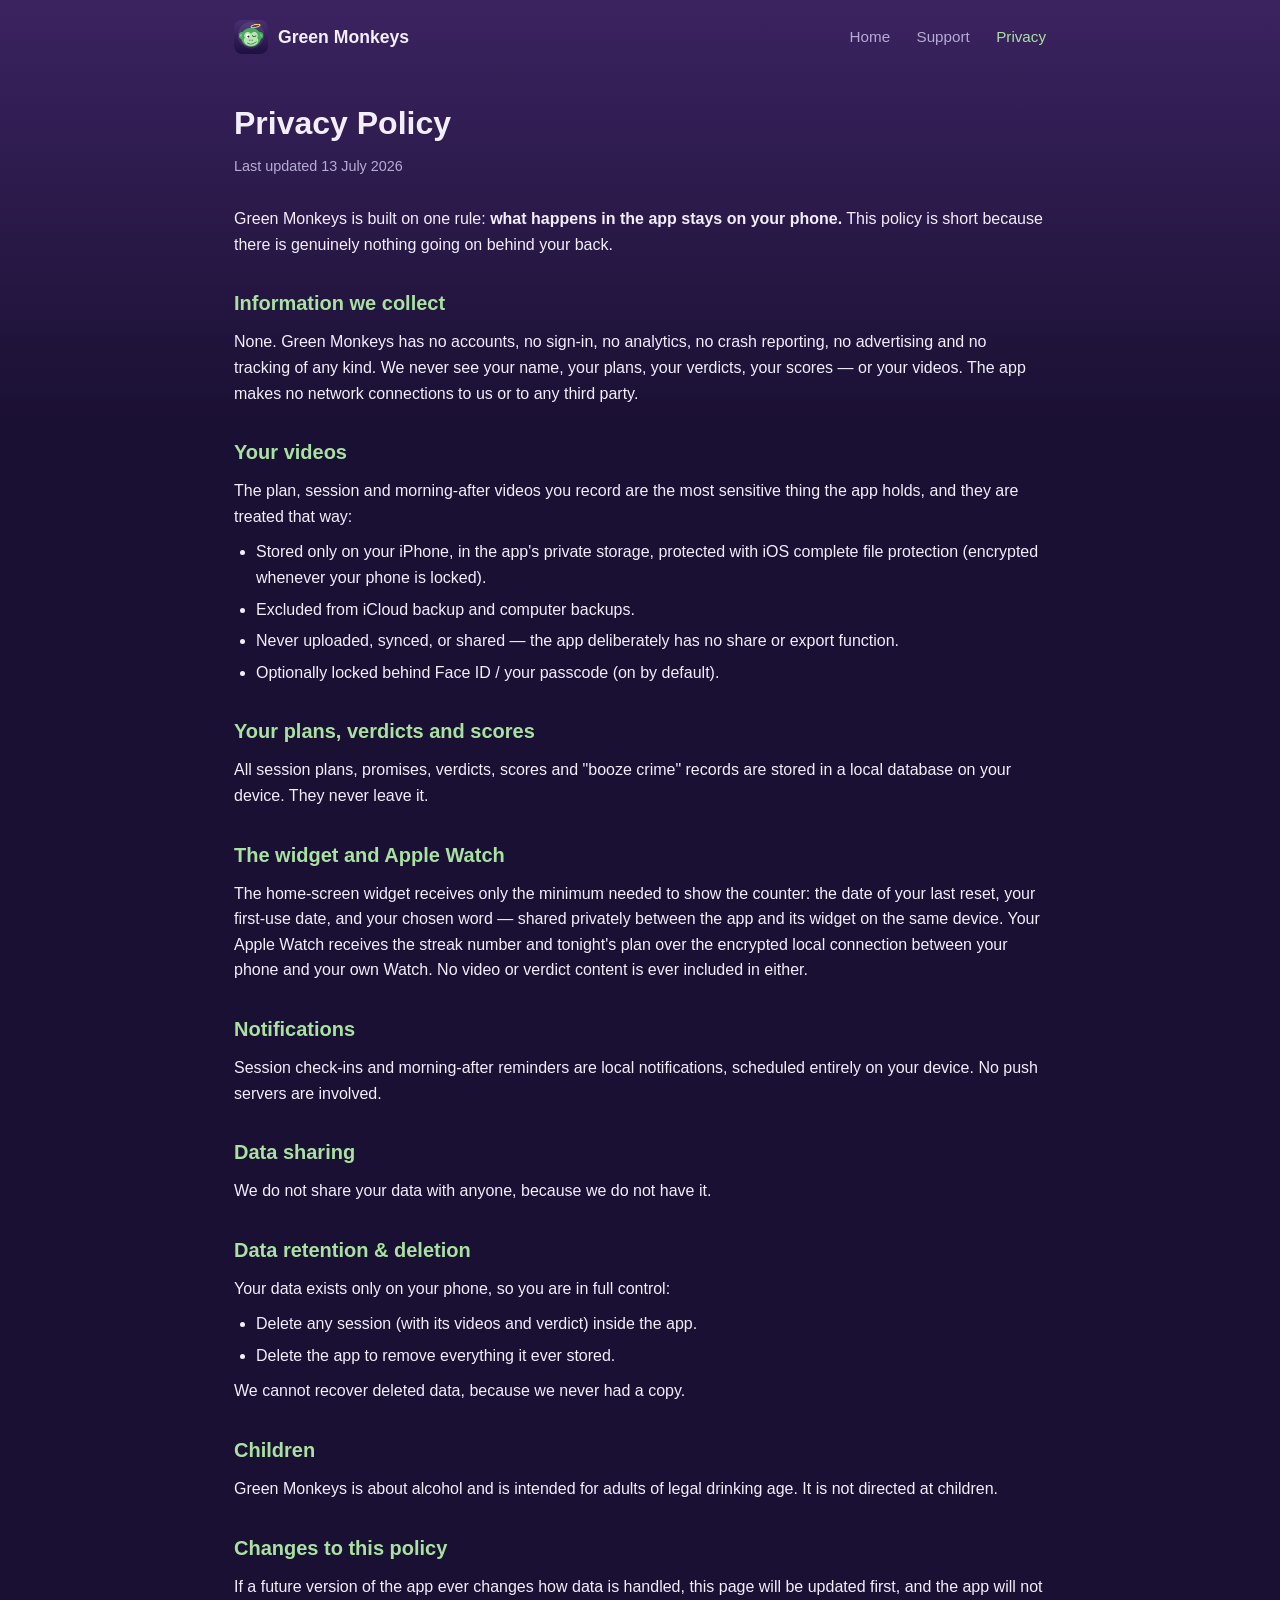
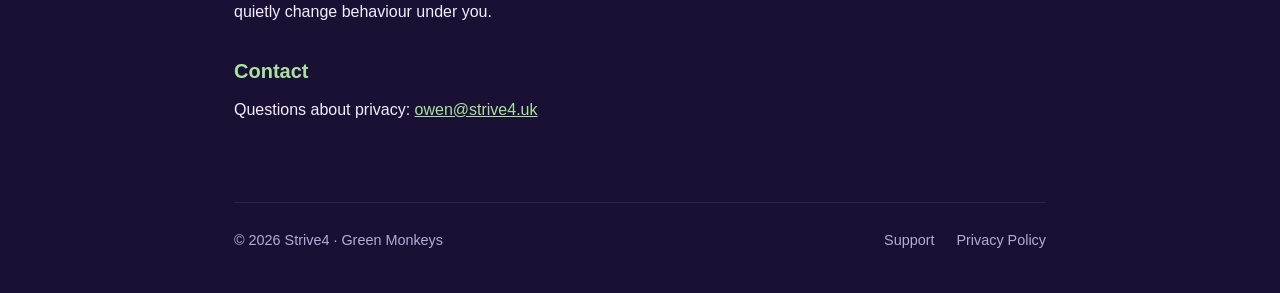
==== docs/privacy.html @ 4a5951f3 "Streak fix, 0-5 verdict scale, catalogs, config, site; App Store readiness - Streak convention fixed" ====
<!DOCTYPE html>
<html lang="en">
<head>
<meta charset="utf-8">
<meta name="viewport" content="width=device-width, initial-scale=1">
<title>Privacy Policy — Green Monkeys</title>
<link rel="icon" href="icon.png">
<link rel="stylesheet" href="style.css">
</head>
<body>
<div class="wrap">
    <header class="nav">
        <a class="brand" href="index.html"><img src="icon.png" alt=""> Green Monkeys</a>
        <nav>
            <a href="index.html">Home</a>
            <a href="support.html">Support</a>
            <a href="privacy.html" class="active">Privacy</a>
        </nav>
    </header>

    <main class="doc">
        <h1>Privacy Policy</h1>
        <p class="updated">Last updated 13 July 2026</p>

        <p>Green Monkeys is built on one rule: <strong>what happens in the app stays on
        your phone.</strong> This policy is short because there is genuinely nothing
        going on behind your back.</p>

        <h2>Information we collect</h2>
        <p>None. Green Monkeys has no accounts, no sign-in, no analytics, no crash
        reporting, no advertising and no tracking of any kind. We never see your name,
        your plans, your verdicts, your scores — or your videos. The app makes no network
        connections to us or to any third party.</p>

        <h2>Your videos</h2>
        <p>The plan, session and morning-after videos you record are the most sensitive
        thing the app holds, and they are treated that way:</p>
        <ul>
            <li>Stored only on your iPhone, in the app's private storage, protected with
            iOS complete file protection (encrypted whenever your phone is locked).</li>
            <li>Excluded from iCloud backup and computer backups.</li>
            <li>Never uploaded, synced, or shared — the app deliberately has no share or
            export function.</li>
            <li>Optionally locked behind Face ID / your passcode (on by default).</li>
        </ul>

        <h2>Your plans, verdicts and scores</h2>
        <p>All session plans, promises, verdicts, scores and "booze crime" records are
        stored in a local database on your device. They never leave it.</p>

        <h2>The widget and Apple Watch</h2>
        <p>The home-screen widget receives only the minimum needed to show the counter:
        the date of your last reset, your first-use date, and your chosen word — shared
        privately between the app and its widget on the same device. Your Apple Watch
        receives the streak number and tonight's plan over the encrypted local connection
        between your phone and your own Watch. No video or verdict content is ever
        included in either.</p>

        <h2>Notifications</h2>
        <p>Session check-ins and morning-after reminders are local notifications,
        scheduled entirely on your device. No push servers are involved.</p>

        <h2>Data sharing</h2>
        <p>We do not share your data with anyone, because we do not have it.</p>

        <h2>Data retention &amp; deletion</h2>
        <p>Your data exists only on your phone, so you are in full control:</p>
        <ul>
            <li>Delete any session (with its videos and verdict) inside the app.</li>
            <li>Delete the app to remove everything it ever stored.</li>
        </ul>
        <p>We cannot recover deleted data, because we never had a copy.</p>

        <h2>Children</h2>
        <p>Green Monkeys is about alcohol and is intended for adults of legal drinking
        age. It is not directed at children.</p>

        <h2>Changes to this policy</h2>
        <p>If a future version of the app ever changes how data is handled, this page
        will be updated first, and the app will not quietly change behaviour under you.</p>

        <h2>Contact</h2>
        <p>Questions about privacy: <a href="mailto:owen@strive4.uk">owen@strive4.uk</a></p>
    </main>

    <footer>
        <div>© 2026 Strive4 · Green Monkeys</div>
        <div>
            <a href="support.html">Support</a>
            <a href="privacy.html">Privacy Policy</a>
        </div>
    </footer>
</div>
</body>
</html>
---- docs/style.css ----
:root {
    --bg: #1a1033;
    --bg2: #3b2360;
    --card: #271a47;
    --text: #f2eefc;
    --muted: #b7abd6;
    --green: #4fc064;
    --green-soft: #a9e2a0;
    --halo: #ffd54f;
}

* { margin: 0; padding: 0; box-sizing: border-box; }

body {
    font-family: -apple-system, BlinkMacSystemFont, "Segoe UI", Roboto, Helvetica, Arial, sans-serif;
    background: linear-gradient(180deg, var(--bg2) 0%, var(--bg) 420px);
    color: var(--text);
    line-height: 1.6;
    min-height: 100vh;
}

.wrap { max-width: 860px; margin: 0 auto; padding: 0 24px; }

header.nav {
    display: flex; align-items: center; justify-content: space-between;
    padding: 20px 0;
}
header.nav .brand {
    display: flex; align-items: center; gap: 10px;
    font-weight: 700; font-size: 1.1rem; color: var(--text); text-decoration: none;
}
header.nav .brand img { width: 34px; height: 34px; border-radius: 8px; }
header.nav nav a {
    color: var(--muted); text-decoration: none; margin-left: 22px; font-size: 0.95rem;
}
header.nav nav a:hover, header.nav nav a.active { color: var(--green-soft); }

.hero { text-align: center; padding: 48px 0 40px; }
.hero img.appicon {
    width: 128px; height: 128px; border-radius: 28px;
    box-shadow: 0 12px 40px rgba(0,0,0,0.45);
}
.hero h1 { font-size: 2.6rem; margin: 20px 0 8px; letter-spacing: -0.5px; }
.hero p.tag { font-size: 1.25rem; color: var(--green-soft); font-weight: 600; }
.hero p.sub { color: var(--muted); max-width: 560px; margin: 12px auto 0; }
.hero .counter {
    display: inline-block; margin-top: 28px; padding: 18px 34px;
    background: var(--card); border-radius: 18px; border: 1px solid rgba(255,255,255,0.08);
}
.hero .counter .label { font-size: 0.9rem; color: var(--muted); }
.hero .counter .num { font-size: 3.4rem; font-weight: 900; color: var(--green); line-height: 1.1; }

.badge-soon {
    display: inline-block; margin-top: 24px; padding: 10px 22px;
    border: 1px solid var(--muted); border-radius: 999px; color: var(--muted); font-size: 0.95rem;
}

section.features { padding: 30px 0 10px; }
.grid { display: grid; grid-template-columns: repeat(auto-fit, minmax(250px, 1fr)); gap: 18px; }
.card {
    background: var(--card); border-radius: 16px; padding: 24px;
    border: 1px solid rgba(255,255,255,0.07);
}
.card .emoji { font-size: 2rem; }
.card h3 { margin: 10px 0 6px; font-size: 1.1rem; }
.card p { color: var(--muted); font-size: 0.95rem; }

.note {
    margin: 40px 0; padding: 20px 24px; background: rgba(255, 213, 79, 0.08);
    border: 1px solid rgba(255, 213, 79, 0.25); border-radius: 14px;
    color: var(--muted); font-size: 0.95rem;
}
.note a { color: var(--halo); }

main.doc { padding: 24px 0 40px; }
main.doc h1 { font-size: 2rem; margin-bottom: 6px; }
main.doc p.updated { color: var(--muted); font-size: 0.9rem; margin-bottom: 28px; }
main.doc h2 { font-size: 1.25rem; margin: 30px 0 10px; color: var(--green-soft); }
main.doc p, main.doc li { color: var(--text); }
main.doc ul { padding-left: 22px; margin: 10px 0; }
main.doc li { margin: 6px 0; }
main.doc a { color: var(--green-soft); }
main.doc .qa { background: var(--card); border-radius: 14px; padding: 20px 24px; margin: 14px 0; border: 1px solid rgba(255,255,255,0.07); }
main.doc .qa h3 { font-size: 1.05rem; margin-bottom: 6px; }
main.doc .qa p, main.doc .qa li { color: var(--muted); font-size: 0.97rem; }

footer {
    border-top: 1px solid rgba(255,255,255,0.08);
    margin-top: 40px; padding: 26px 0 40px;
    color: var(--muted); font-size: 0.9rem;
    display: flex; justify-content: space-between; flex-wrap: wrap; gap: 10px;
}
footer a { color: var(--muted); text-decoration: none; margin-left: 18px; }
footer a:hover { color: var(--green-soft); }
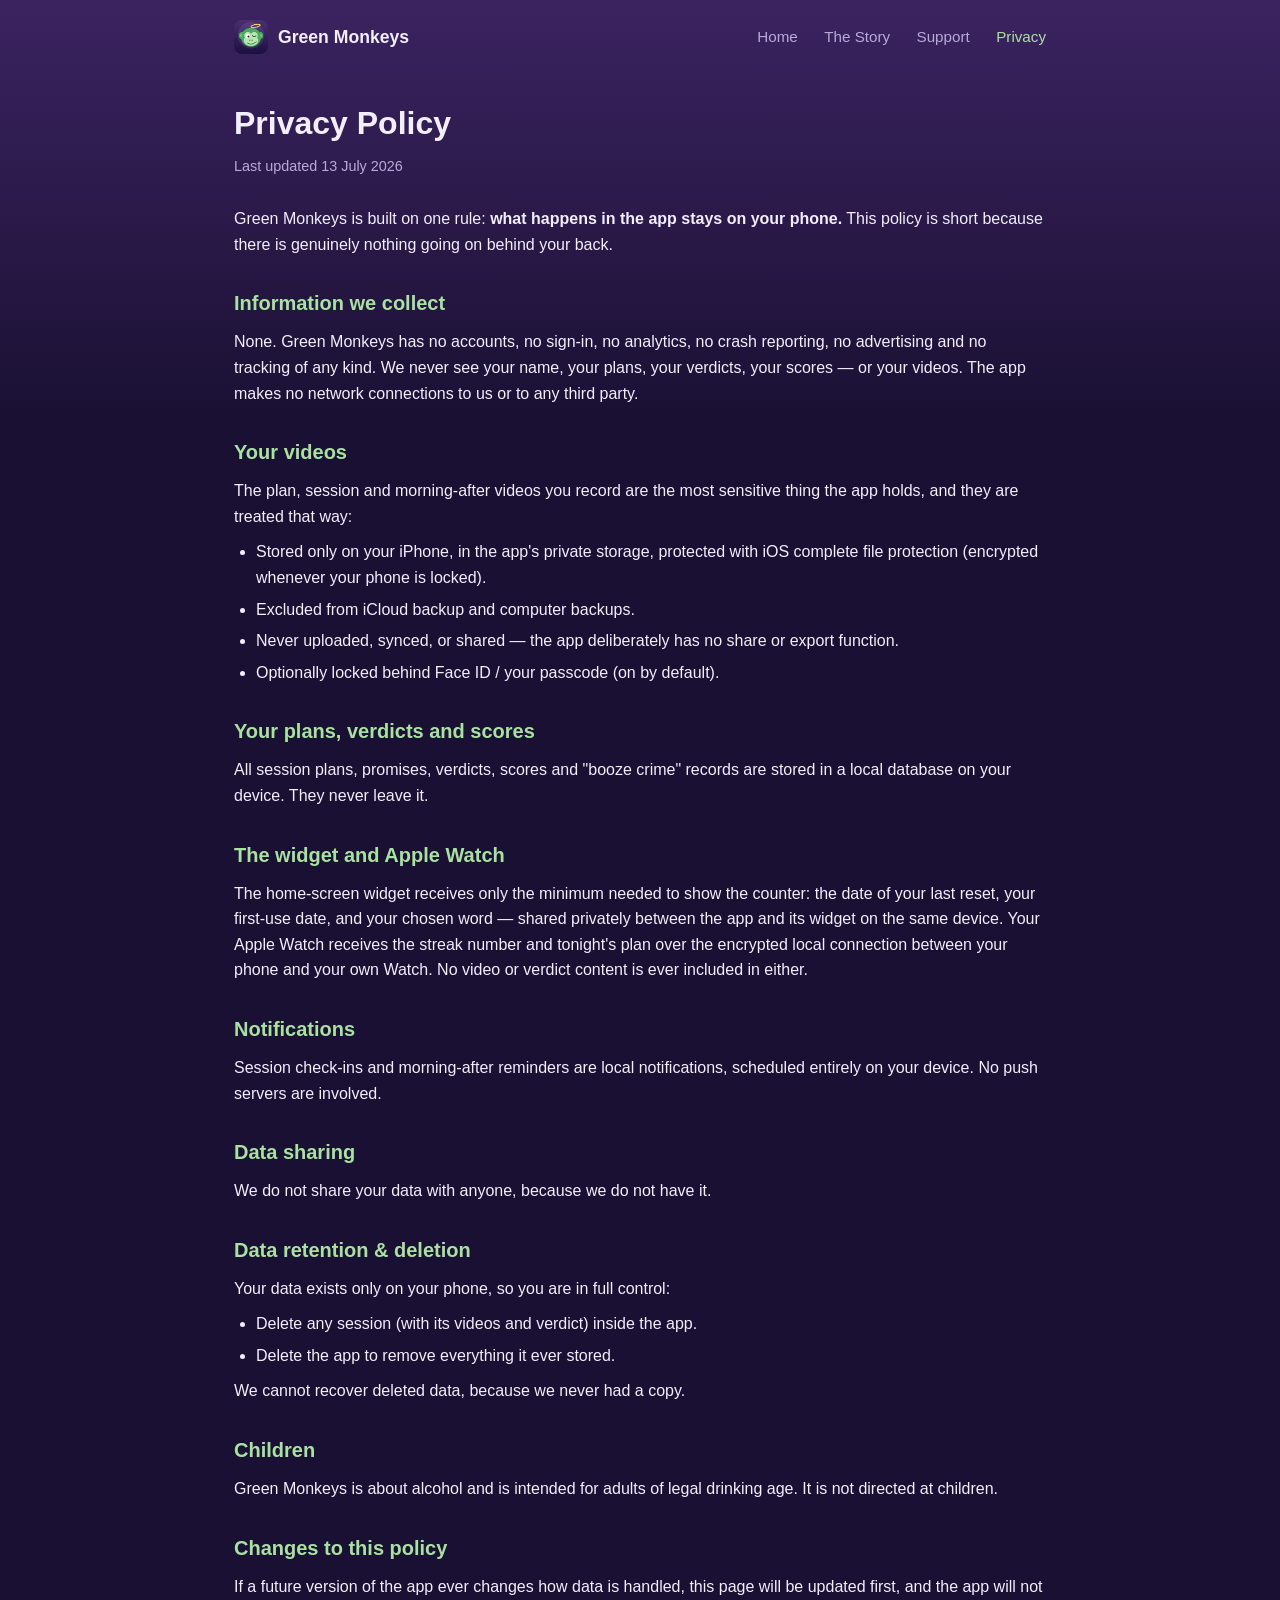
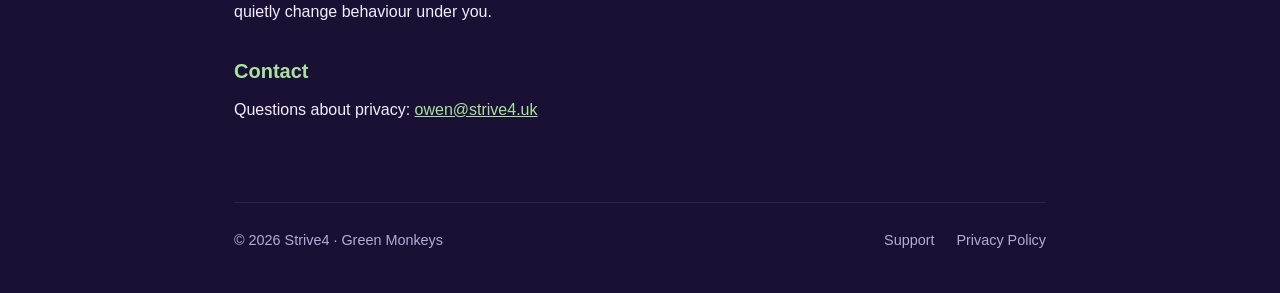
==== commit 1e02248c: "Add Owen's story to the site: Good Owen vs Bad Owen New docs/story.html: the founder's OYNB testimon" ====
--- a/docs/privacy.html
+++ b/docs/privacy.html
@@ -13,6 +13,7 @@
         <a class="brand" href="index.html"><img src="icon.png" alt=""> Green Monkeys</a>
         <nav>
             <a href="index.html">Home</a>
+            <a href="story.html">The Story</a>
             <a href="support.html">Support</a>
             <a href="privacy.html" class="active">Privacy</a>
         </nav>
